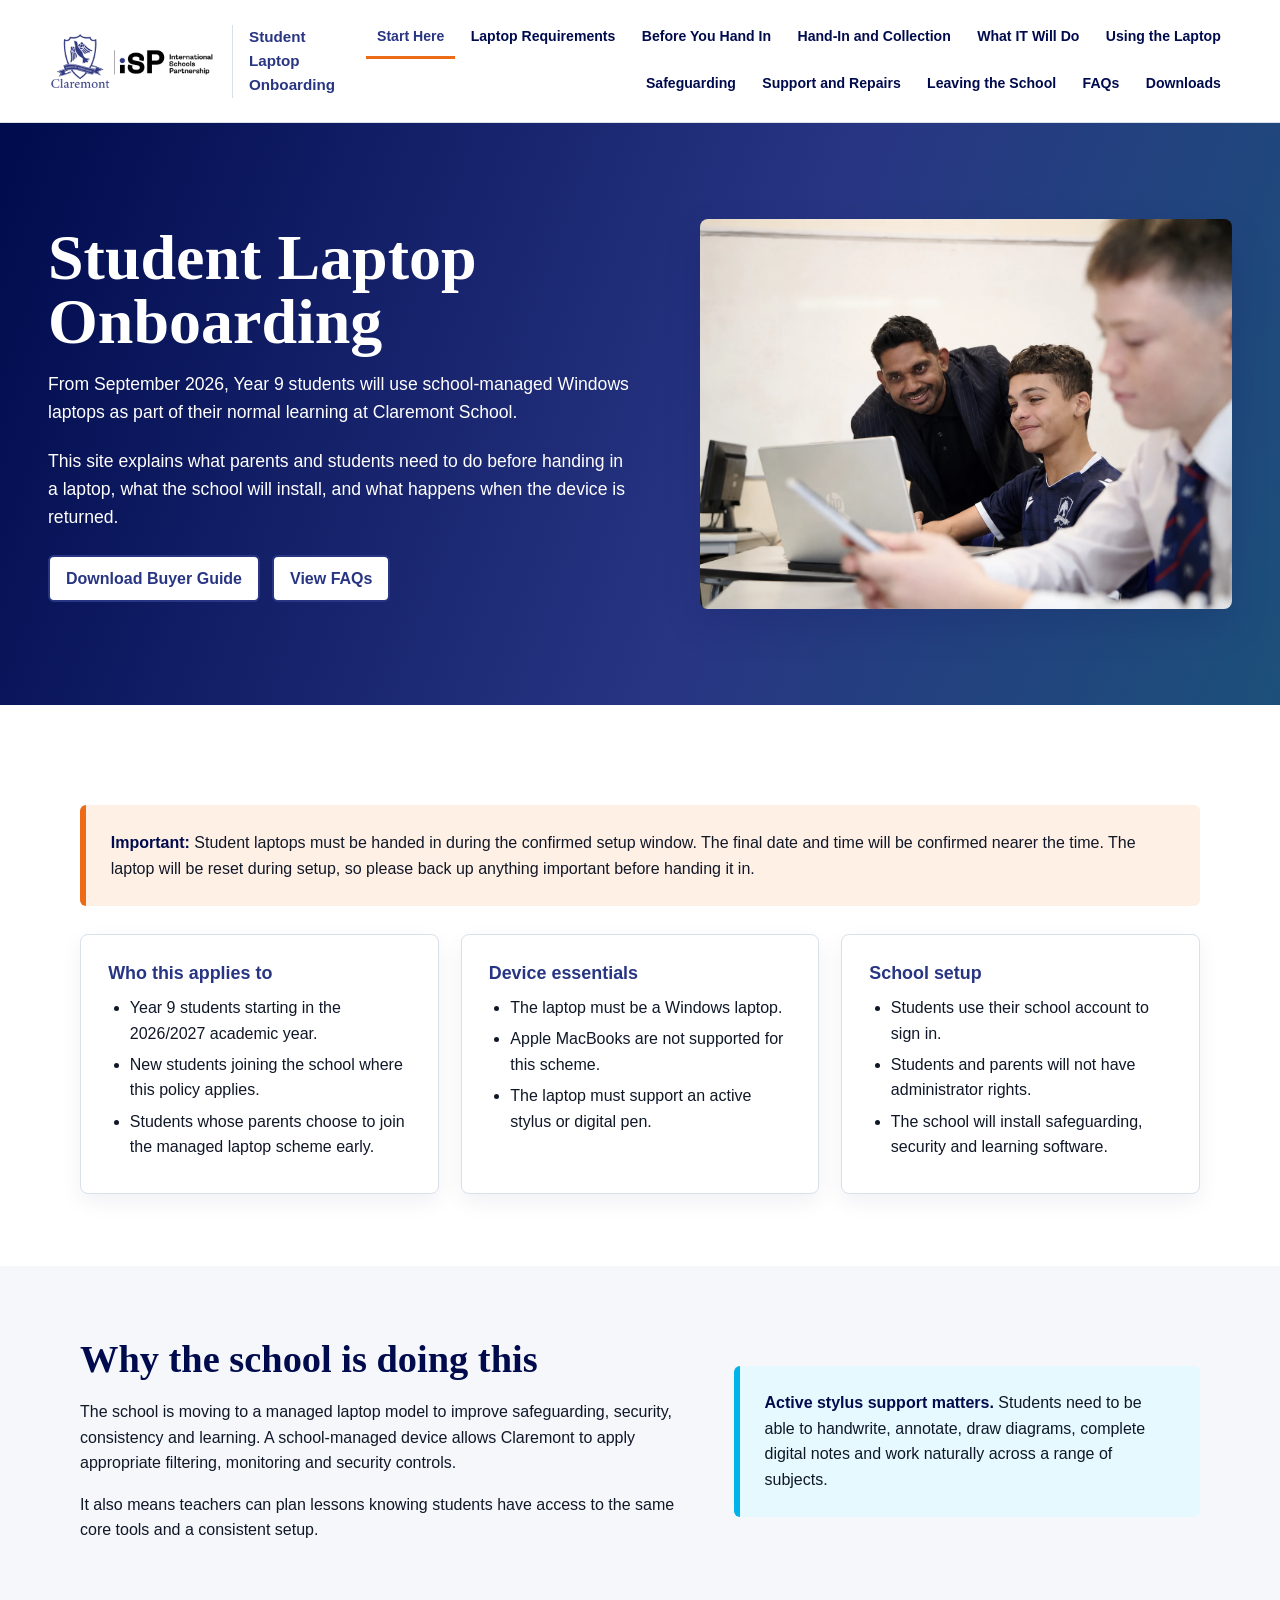
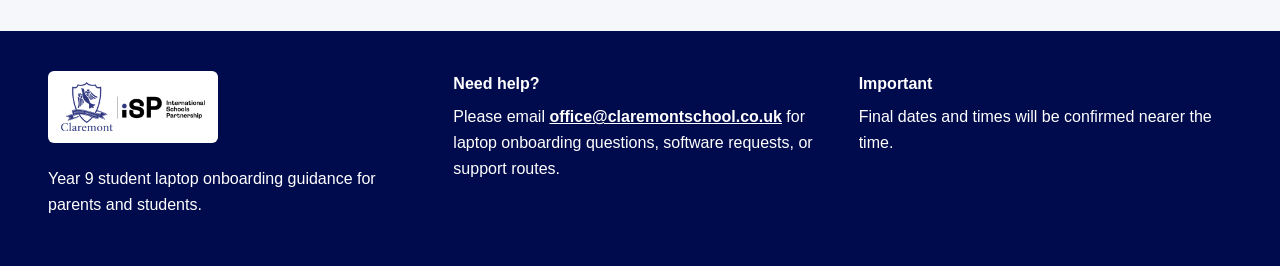
==== index.html @ efa193ef "Remove submission form references and add office email" ====
<!doctype html>
<html lang="en">
<head>
  <meta charset="utf-8">
  <meta name="viewport" content="width=device-width, initial-scale=1">
  <title>Student Laptop Onboarding | Claremont School</title>
  <meta name="description" content="Parent guidance for Year 9 student laptop onboarding at Claremont School.">
  <link rel="stylesheet" href="assets/css/styles.css">
  <link rel="icon" href="assets/img/claremont-logo.png">
</head>
<body data-page="index">
  <a class="skip-link" href="#main">Skip to content</a>
  <div id="site-header"></div>
  <main id="main">
    <section class="hero">
      <div>
        <h1>Student Laptop Onboarding</h1>
        <p>From September 2026, Year 9 students will use school-managed Windows laptops as part of their normal learning at Claremont School.</p>
        <p>This site explains what parents and students need to do before handing in a laptop, what the school will install, and what happens when the device is returned.</p>
        <div class="button-row">
          <a class="button secondary" href="assets/files/Digital Device Buyer Guide.pdf">Download Buyer Guide</a>
          <a class="button secondary" href="faqs.html">View FAQs</a>
        </div>
      </div>
      <div class="hero-media">
        <img src="assets/img/classroom-laptop.webp" alt="Claremont students using digital devices in class">
      </div>
    </section>

    <section class="section">
      <div class="container">
        <div class="callout">
          <p><strong>Important:</strong> Student laptops must be handed in during the confirmed setup window. The final date and time will be confirmed nearer the time. The laptop will be reset during setup, so please back up anything important before handing it in.</p>
        </div>
        <div class="grid">
          <article class="card">
            <h3>Who this applies to</h3>
            <ul>
              <li>Year 9 students starting in the 2026/2027 academic year.</li>
              <li>New students joining the school where this policy applies.</li>
              <li>Students whose parents choose to join the managed laptop scheme early.</li>
            </ul>
          </article>
          <article class="card">
            <h3>Device essentials</h3>
            <ul>
              <li>The laptop must be a Windows laptop.</li>
              <li>Apple MacBooks are not supported for this scheme.</li>
              <li>The laptop must support an active stylus or digital pen.</li>
            </ul>
          </article>
          <article class="card">
            <h3>School setup</h3>
            <ul>
              <li>Students use their school account to sign in.</li>
              <li>Students and parents will not have administrator rights.</li>
              <li>The school will install safeguarding, security and learning software.</li>
            </ul>
          </article>
        </div>
      </div>
    </section>

    <section class="section soft">
      <div class="container two-col">
        <div>
          <h2>Why the school is doing this</h2>
          <p>The school is moving to a managed laptop model to improve safeguarding, security, consistency and learning. A school-managed device allows Claremont to apply appropriate filtering, monitoring and security controls.</p>
          <p>It also means teachers can plan lessons knowing students have access to the same core tools and a consistent setup.</p>
        </div>
        <aside class="callout blue">
          <p><strong>Active stylus support matters.</strong> Students need to be able to handwrite, annotate, draw diagrams, complete digital notes and work naturally across a range of subjects.</p>
        </aside>
      </div>
    </section>
  </main>
  <div id="site-footer"></div>
  <script src="assets/js/site.js"></script>
</body>
</html>
---- assets/css/styles.css ----
:root {
  --navy: #000b4d;
  --school-blue: #283583;
  --sky: #00b3e8;
  --sky-soft: #e5f9ff;
  --orange: #ed6b17;
  --orange-soft: #fff0e6;
  --ink: #101828;
  --muted: #526071;
  --line: #d9e0ea;
  --paper: #ffffff;
  --soft: #f5f7fb;
  --shadow: 0 16px 40px rgba(0, 11, 77, 0.12);
}

* {
  box-sizing: border-box;
}

html {
  scroll-behavior: smooth;
}

body {
  margin: 0;
  color: var(--ink);
  background: var(--paper);
  font-family: Arial, Helvetica, sans-serif;
  line-height: 1.6;
}

img {
  max-width: 100%;
}

a {
  color: var(--school-blue);
}

a:focus-visible,
button:focus-visible {
  outline: 3px solid var(--orange);
  outline-offset: 3px;
}

.sr-only {
  position: absolute;
  width: 1px;
  height: 1px;
  padding: 0;
  margin: -1px;
  overflow: hidden;
  clip: rect(0, 0, 0, 0);
  white-space: nowrap;
  border: 0;
}

.skip-link {
  position: absolute;
  left: 1rem;
  top: -4rem;
  z-index: 10;
  background: var(--navy);
  color: #fff;
  padding: 0.75rem 1rem;
}

.skip-link:focus {
  top: 1rem;
}

.site-header {
  position: sticky;
  top: 0;
  z-index: 5;
  display: flex;
  align-items: center;
  justify-content: space-between;
  gap: 1.5rem;
  padding: 1rem clamp(1rem, 4vw, 3rem);
  background: rgba(255, 255, 255, 0.96);
  border-bottom: 1px solid var(--line);
  backdrop-filter: blur(10px);
}

.brand {
  display: inline-flex;
  align-items: center;
  gap: 1rem;
  text-decoration: none;
  color: var(--navy);
  font-weight: 700;
  letter-spacing: 0;
}

.brand img {
  width: 168px;
  height: auto;
  display: block;
}

.brand span {
  border-left: 1px solid var(--line);
  padding-left: 1rem;
  font-size: 0.95rem;
  color: var(--school-blue);
}

.site-nav {
  display: flex;
  align-items: center;
  justify-content: flex-end;
  gap: 0.25rem;
  flex-wrap: wrap;
}

.site-nav a {
  color: var(--navy);
  text-decoration: none;
  font-size: 0.88rem;
  font-weight: 700;
  padding: 0.55rem 0.7rem;
  border-bottom: 3px solid transparent;
}

.site-nav a:hover,
.site-nav a.active {
  color: var(--school-blue);
  border-bottom-color: var(--orange);
}

.nav-toggle {
  display: none;
  width: 44px;
  height: 44px;
  border: 1px solid var(--line);
  border-radius: 6px;
  background: #fff;
  color: var(--navy);
}

.nav-toggle span:not(.sr-only) {
  display: block;
  width: 20px;
  height: 2px;
  margin: 4px auto;
  background: currentColor;
}

.hero {
  display: grid;
  grid-template-columns: minmax(0, 1.05fr) minmax(300px, 0.95fr);
  gap: clamp(2rem, 5vw, 4rem);
  align-items: center;
  padding: clamp(3rem, 8vw, 6rem) clamp(1rem, 4vw, 3rem);
  background: linear-gradient(110deg, var(--navy) 0%, var(--school-blue) 58%, #1c507a 100%);
  color: #fff;
}

.hero h1,
.page-hero h1 {
  margin: 0 0 1rem;
  font-family: Georgia, "Times New Roman", serif;
  font-size: clamp(2.35rem, 5vw, 4.7rem);
  line-height: 1;
  font-weight: 700;
  letter-spacing: 0;
}

.hero p,
.page-hero p {
  max-width: 760px;
  margin: 0 0 1.25rem;
  font-size: 1.1rem;
}

.hero-media {
  position: relative;
  overflow: hidden;
  min-height: 390px;
  border-radius: 8px;
  box-shadow: var(--shadow);
}

.hero-media img {
  width: 100%;
  height: 100%;
  min-height: 390px;
  object-fit: cover;
  display: block;
}

.page-hero {
  padding: clamp(3rem, 7vw, 5rem) clamp(1rem, 4vw, 3rem);
  background: var(--navy);
  color: #fff;
}

.container {
  width: min(1120px, calc(100% - 2rem));
  margin: 0 auto;
}

.section {
  padding: clamp(2.5rem, 6vw, 4.5rem) 0;
}

.section.soft {
  background: var(--soft);
}

.grid {
  display: grid;
  grid-template-columns: repeat(3, minmax(0, 1fr));
  gap: clamp(1rem, 2vw, 1.35rem);
}

.two-col {
  display: grid;
  grid-template-columns: minmax(0, 1fr) minmax(280px, 0.75fr);
  gap: 2rem;
  align-items: start;
}

h2 {
  margin: 0 0 1.2rem;
  color: var(--navy);
  font-family: Georgia, "Times New Roman", serif;
  font-size: clamp(1.8rem, 3vw, 2.6rem);
  line-height: 1.1;
  letter-spacing: 0;
}

h3 {
  margin: 1.65rem 0 0.65rem;
  color: var(--school-blue);
  font-size: 1.12rem;
  line-height: 1.25;
}

p + h2,
ul + h2,
ol + h2,
.grid + h2,
.timeline + h2,
.requirements-table + h2,
.callout + h2,
.download-list + h2 {
  margin-top: clamp(2.25rem, 5vw, 3.5rem);
}

p + h3,
ul + h3,
ol + h3,
.callout + h3 {
  margin-top: 1.9rem;
}

p {
  margin: 0 0 1rem;
}

ul,
ol {
  margin: 0 0 1.25rem;
  padding-left: 1.35rem;
}

li {
  margin: 0.35rem 0;
}

.lead {
  max-width: 780px;
  color: var(--muted);
  font-size: 1.08rem;
  margin-bottom: 1.5rem;
}

.button-row {
  display: flex;
  gap: 0.75rem;
  flex-wrap: wrap;
  margin-top: 1.5rem;
}

.button {
  display: inline-flex;
  align-items: center;
  justify-content: center;
  min-height: 44px;
  padding: 0.75rem 1rem;
  border: 2px solid var(--school-blue);
  border-radius: 6px;
  background: var(--school-blue);
  color: #fff;
  text-decoration: none;
  font-weight: 700;
  line-height: 1.2;
}

.button:hover {
  background: var(--navy);
  border-color: var(--navy);
}

.button.secondary {
  background: #fff;
  color: var(--school-blue);
}

.button.secondary:hover {
  color: var(--navy);
  border-color: var(--navy);
}

.button.light {
  background: #fff;
  color: var(--navy);
  border-color: #fff;
}

.card {
  padding: clamp(1.35rem, 2.2vw, 1.7rem);
  border: 1px solid var(--line);
  border-radius: 8px;
  background: #fff;
  box-shadow: 0 8px 22px rgba(0, 11, 77, 0.06);
}

.card h3:first-child {
  margin-top: 0;
}

.card p:last-child,
.card ul:last-child,
.card ol:last-child,
.step p:last-child,
.download-item p:last-child {
  margin-bottom: 0;
}

.callout {
  margin: 1.75rem 0;
  padding: clamp(1.25rem, 2vw, 1.55rem);
  border-left: 6px solid var(--orange);
  border-radius: 6px;
  background: var(--orange-soft);
}

.callout p:last-child {
  margin-bottom: 0;
}

.callout.blue {
  border-left-color: var(--sky);
  background: var(--sky-soft);
}

.callout strong {
  color: var(--navy);
}

.timeline {
  display: grid;
  gap: clamp(1rem, 2vw, 1.35rem);
  counter-reset: step;
}

.step {
  position: relative;
  padding: clamp(1.3rem, 2vw, 1.65rem) clamp(1.3rem, 2vw, 1.65rem) clamp(1.3rem, 2vw, 1.65rem) 4.25rem;
  border: 1px solid var(--line);
  border-radius: 8px;
  background: #fff;
}

.step::before {
  counter-increment: step;
  content: counter(step);
  position: absolute;
  left: 1.15rem;
  top: 1.15rem;
  display: grid;
  place-items: center;
  width: 34px;
  height: 34px;
  border-radius: 50%;
  background: var(--school-blue);
  color: #fff;
  font-weight: 700;
}

.requirements-table {
  width: 100%;
  border-collapse: collapse;
  margin: 1.75rem 0;
  background: #fff;
  border: 1px solid var(--line);
}

.requirements-table th,
.requirements-table td {
  padding: 0.9rem;
  border-bottom: 1px solid var(--line);
  text-align: left;
  vertical-align: top;
}

.requirements-table th {
  background: var(--navy);
  color: #fff;
}

.requirements-table tr:last-child td {
  border-bottom: 0;
}

.faq-list details {
  border-bottom: 1px solid var(--line);
  padding: 1.2rem 0;
}

.faq-list summary {
  cursor: pointer;
  color: var(--navy);
  font-weight: 700;
}

.download-list {
  display: grid;
  gap: clamp(1rem, 2vw, 1.35rem);
}

.download-item {
  display: flex;
  justify-content: space-between;
  gap: 1rem;
  align-items: center;
  padding: clamp(1.35rem, 2.2vw, 1.7rem);
  border: 1px solid var(--line);
  border-radius: 8px;
  background: #fff;
}

.site-footer {
  display: grid;
  grid-template-columns: 1fr 1fr 1fr;
  gap: 2rem;
  padding: 2.5rem clamp(1rem, 4vw, 3rem);
  background: var(--navy);
  color: #fff;
}

.site-footer img {
  width: 170px;
  margin-bottom: 1rem;
}

.site-footer .footer-logo {
  padding: 0.6rem;
  border-radius: 6px;
  background: #fff;
}

.site-footer p {
  margin-bottom: 0.5rem;
}

.site-footer a {
  color: #fff;
  font-weight: 700;
}

@media (max-width: 1120px) {
  .site-header {
    align-items: flex-start;
  }

  .brand span {
    display: none;
  }

  .nav-toggle {
    display: block;
    flex: 0 0 auto;
  }

  .site-nav {
    display: none;
    position: absolute;
    left: 0;
    right: 0;
    top: 100%;
    padding: 0.5rem 1rem 1rem;
    background: #fff;
    border-bottom: 1px solid var(--line);
    box-shadow: var(--shadow);
  }

  .site-nav.open {
    display: grid;
    grid-template-columns: repeat(2, minmax(0, 1fr));
  }
}

@media (max-width: 780px) {
  .hero,
  .two-col,
  .site-footer {
    grid-template-columns: 1fr;
  }

  .hero-media {
    min-height: 260px;
  }

  .hero-media img {
    min-height: 260px;
  }

  .grid {
    grid-template-columns: 1fr;
  }

  .download-item {
    align-items: flex-start;
    flex-direction: column;
  }

  .site-nav.open {
    grid-template-columns: 1fr;
  }
}
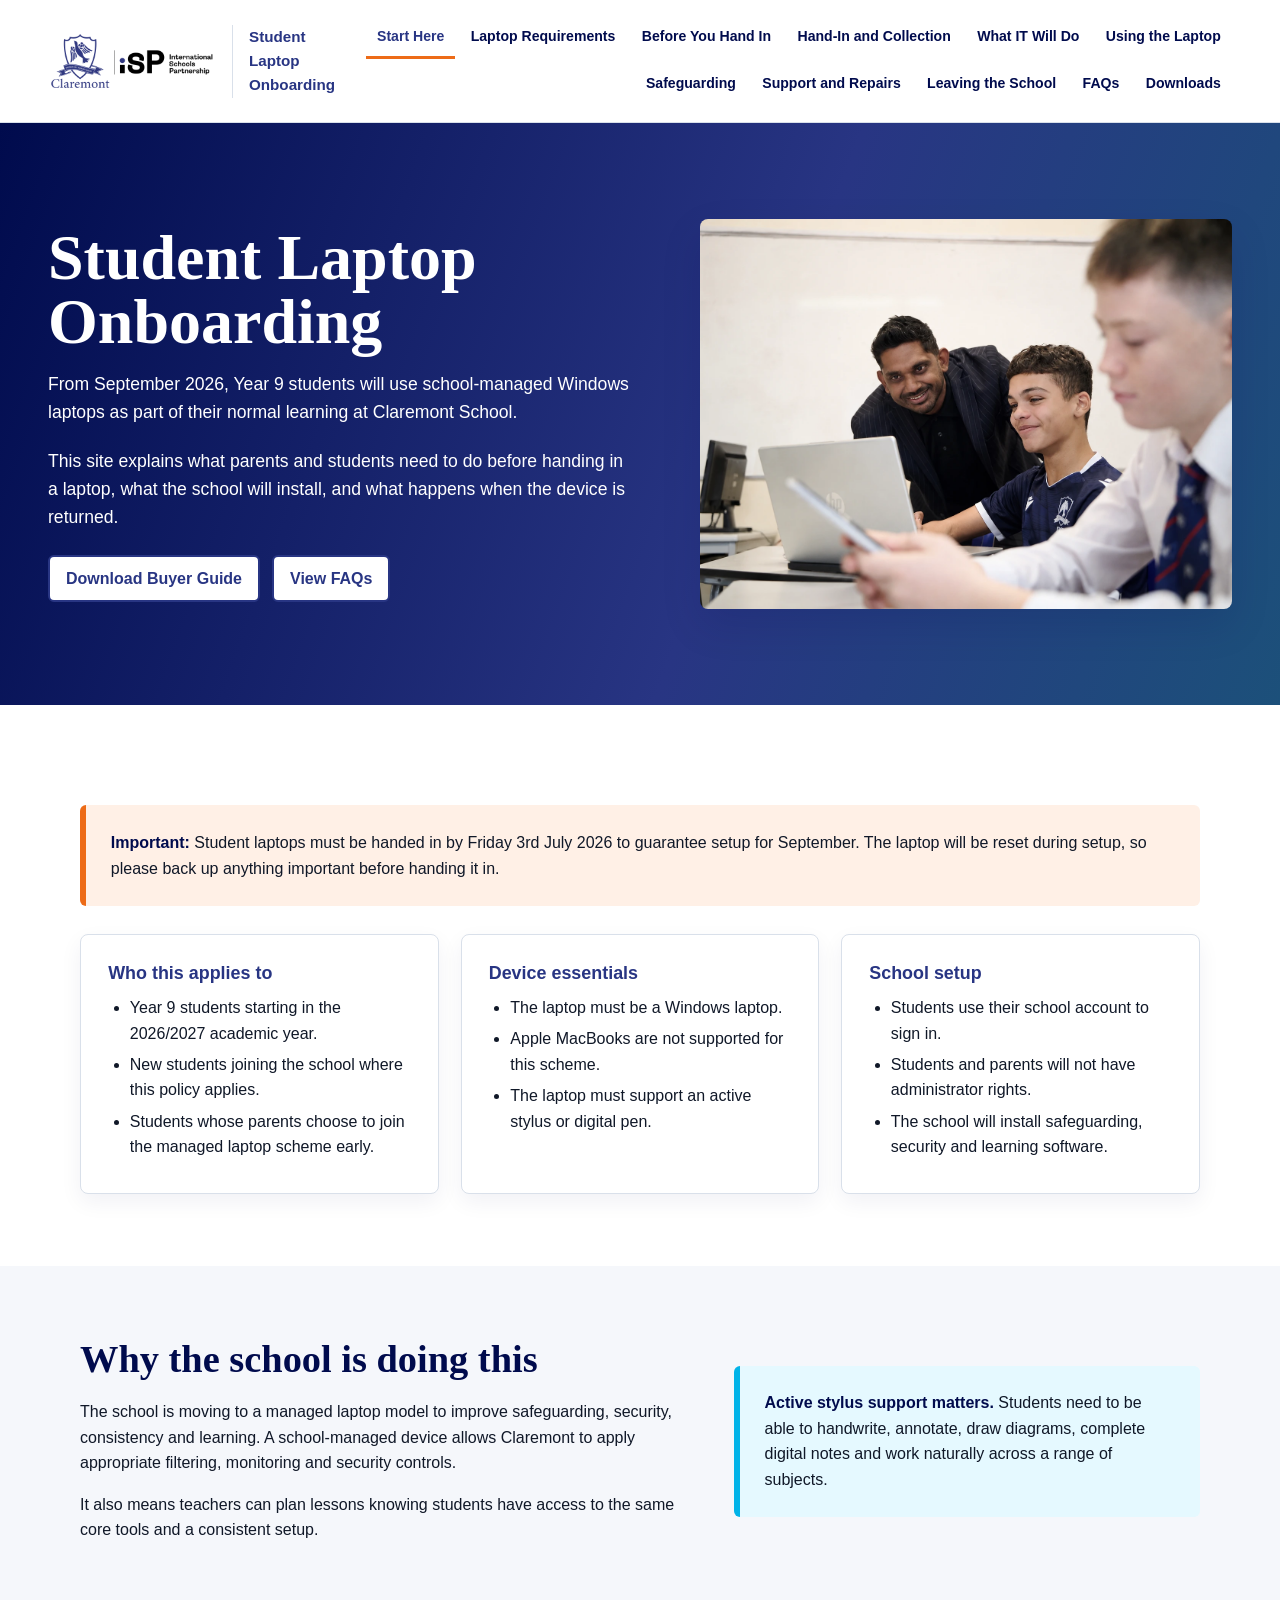
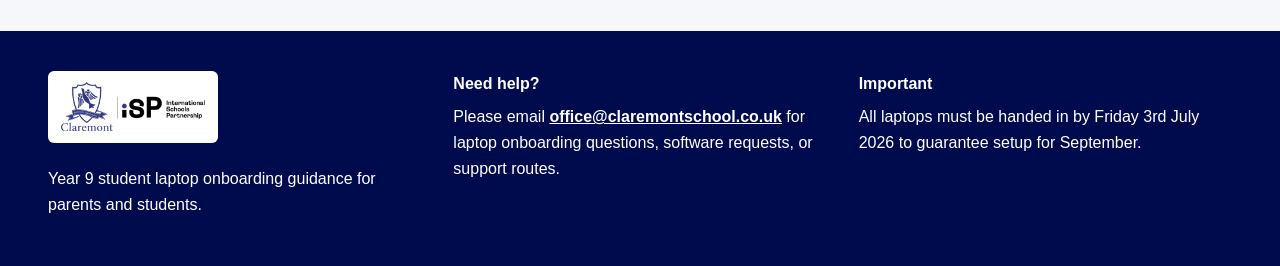
==== commit 03ab43f4: "Confirm laptop hand-in deadline" ====
--- a/index.html
+++ b/index.html
@@ -30,7 +30,7 @@
     <section class="section">
       <div class="container">
         <div class="callout">
-          <p><strong>Important:</strong> Student laptops must be handed in during the confirmed setup window. The final date and time will be confirmed nearer the time. The laptop will be reset during setup, so please back up anything important before handing it in.</p>
+          <p><strong>Important:</strong> Student laptops must be handed in by Friday 3rd July 2026 to guarantee setup for September. The laptop will be reset during setup, so please back up anything important before handing it in.</p>
         </div>
         <div class="grid">
           <article class="card">
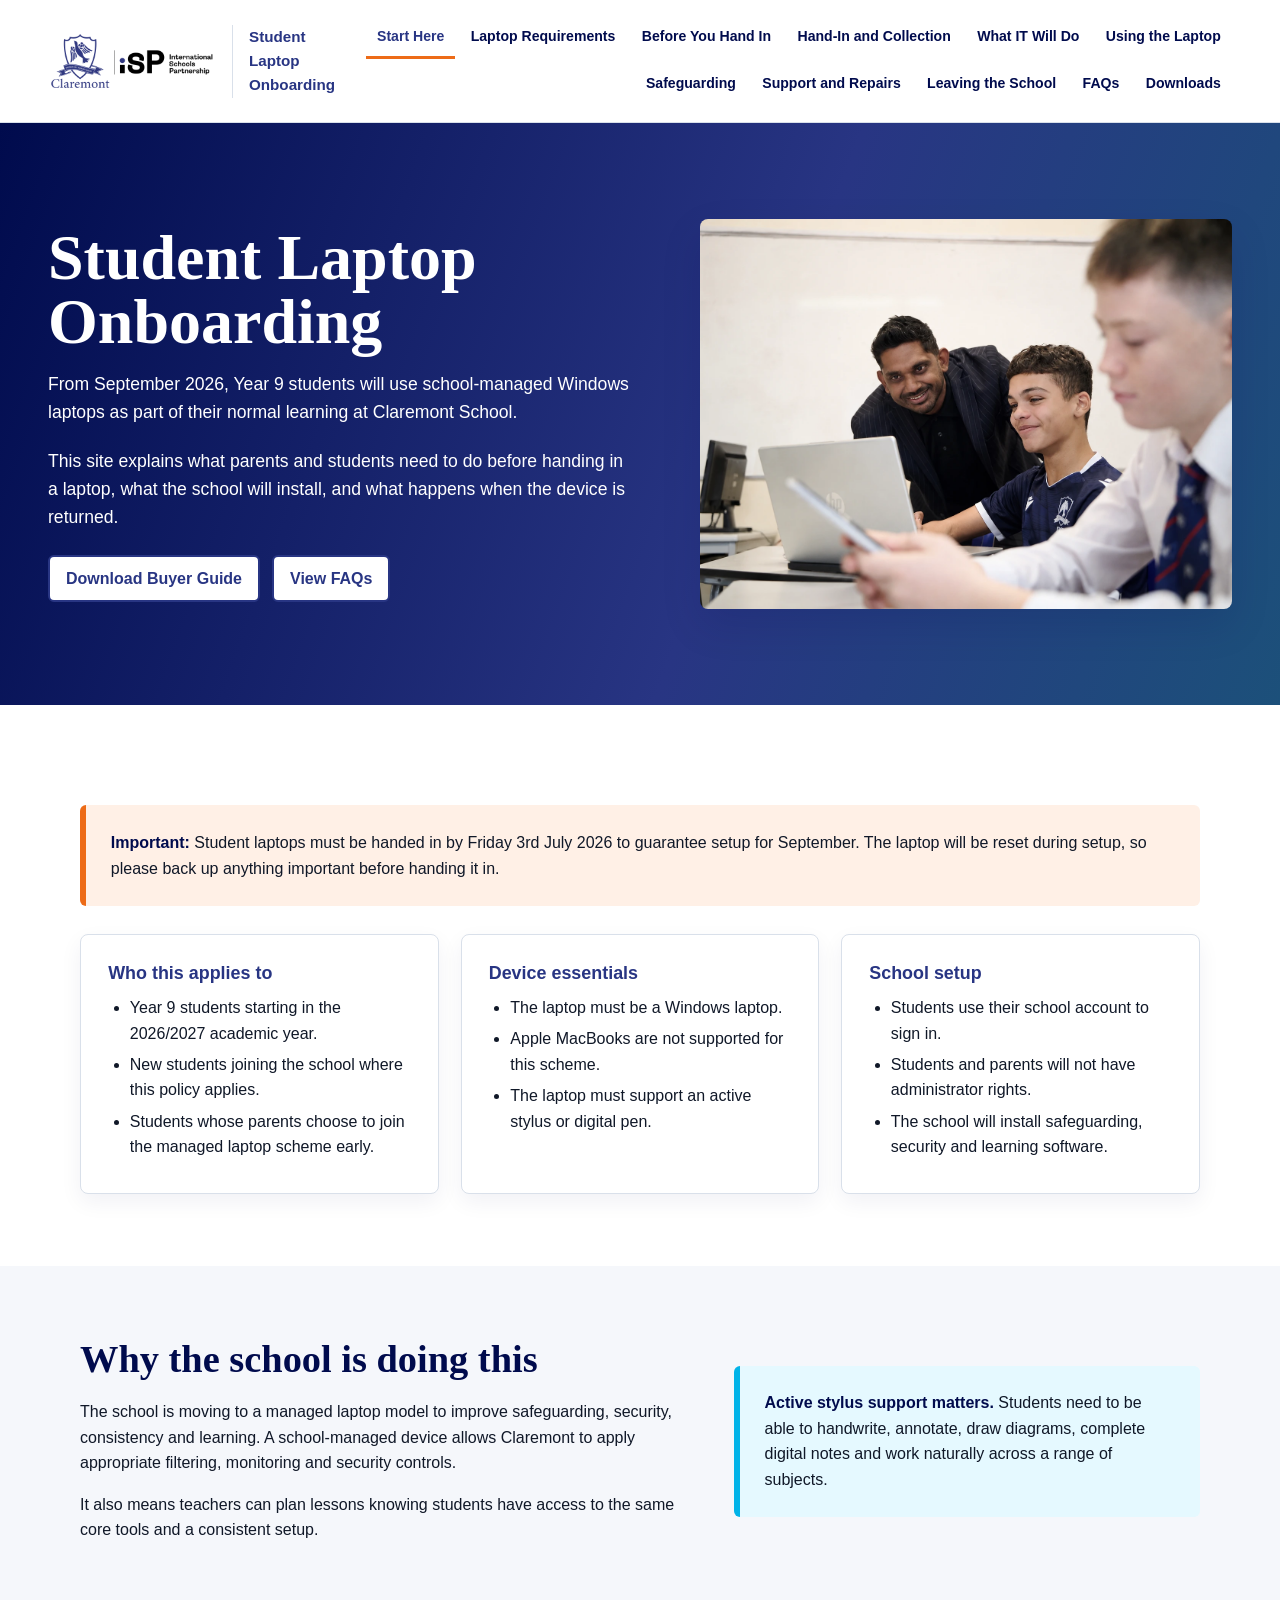
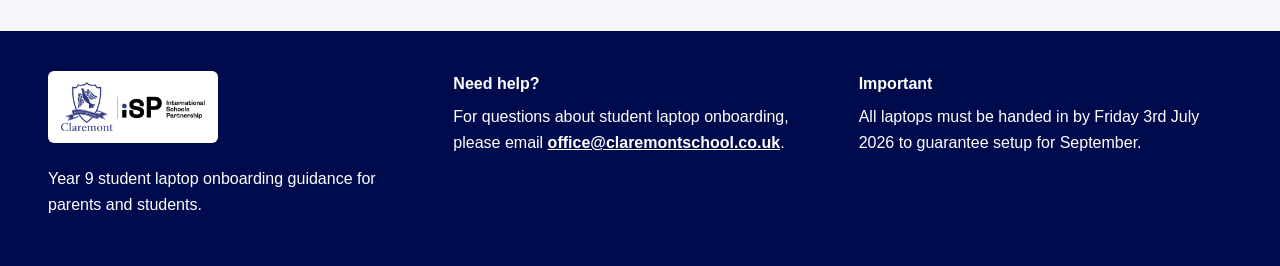
==== commit f99d0b74: "Add favicon assets" ====
--- a/index.html
+++ b/index.html
@@ -6,7 +6,9 @@
   <title>Student Laptop Onboarding | Claremont School</title>
   <meta name="description" content="Parent guidance for Year 9 student laptop onboarding at Claremont School.">
   <link rel="stylesheet" href="assets/css/styles.css">
-  <link rel="icon" href="assets/img/claremont-logo.png">
+    <link rel="icon" href="/favicon.ico" sizes="any">
+  <link rel="icon" type="image/png" sizes="32x32" href="assets/img/favicon-32.png">
+  <link rel="apple-touch-icon" sizes="180x180" href="assets/img/favicon-180.png">
 </head>
 <body data-page="index">
   <a class="skip-link" href="#main">Skip to content</a>
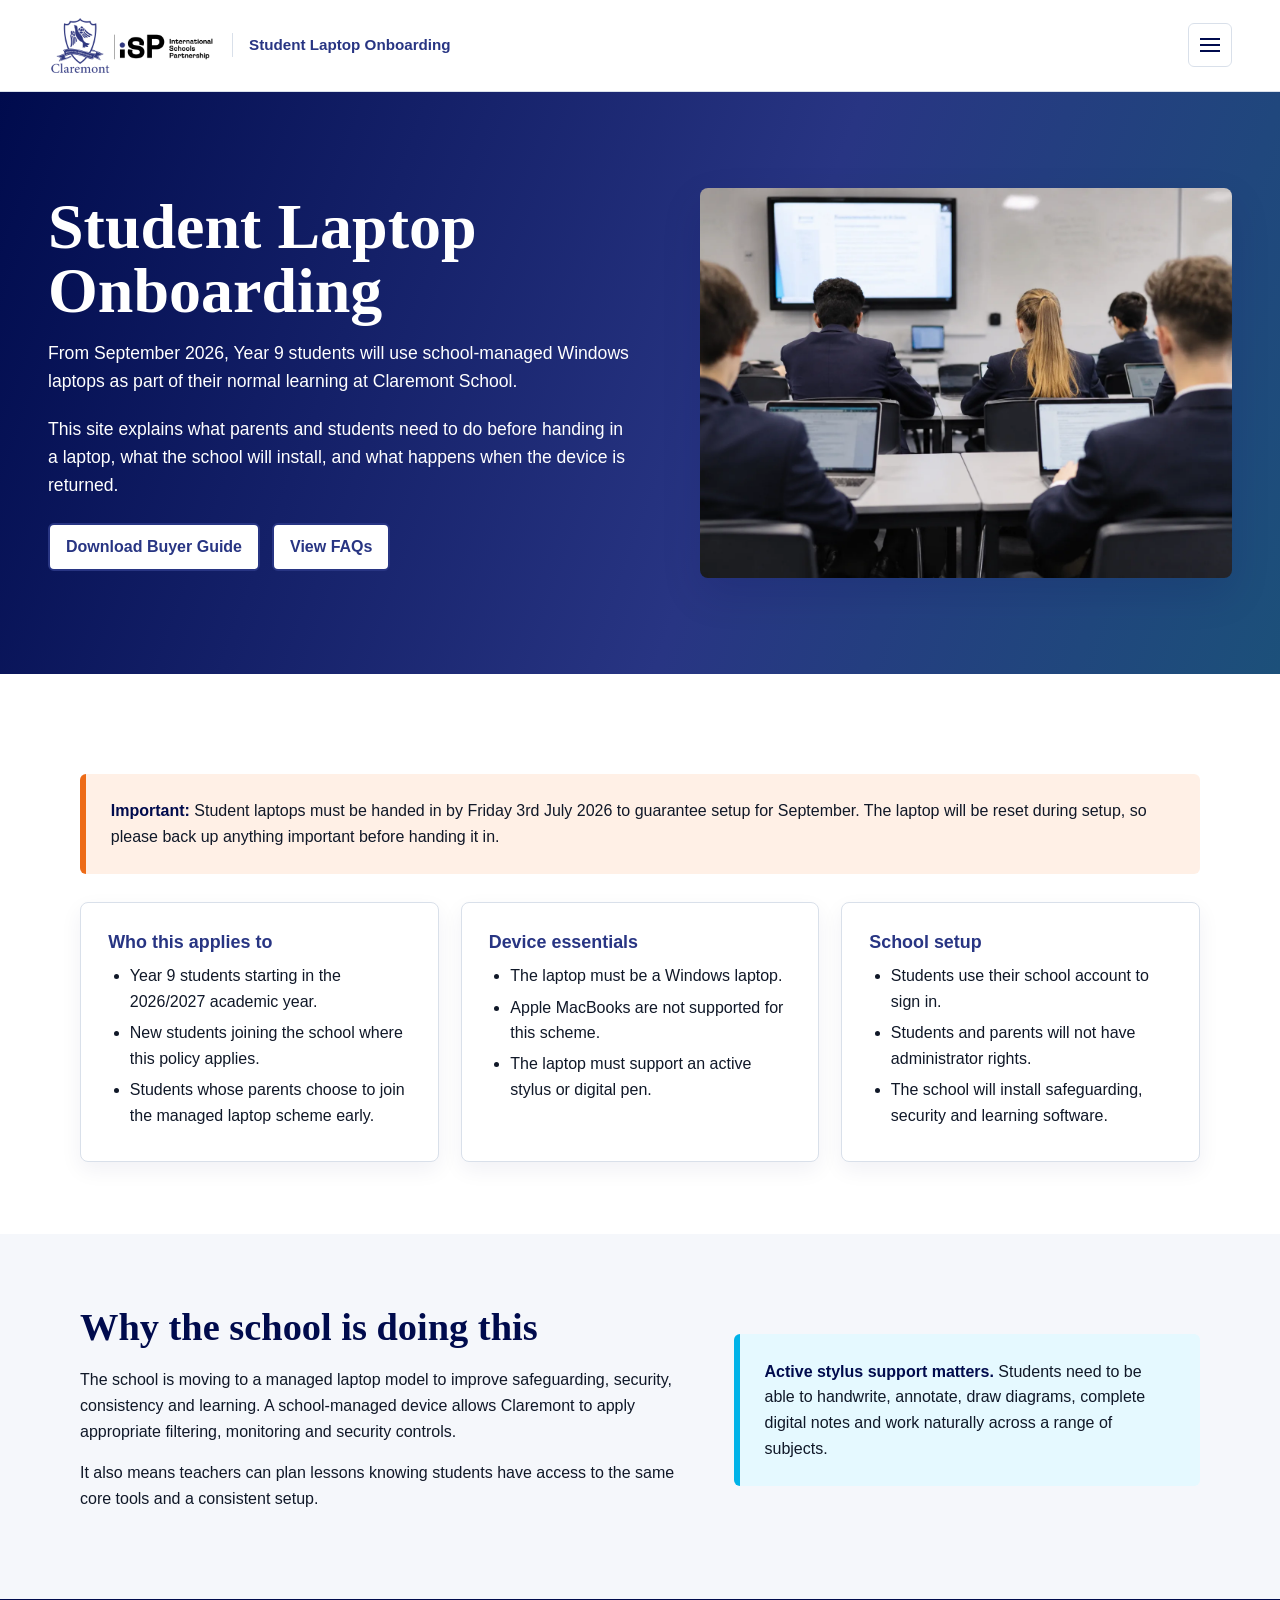
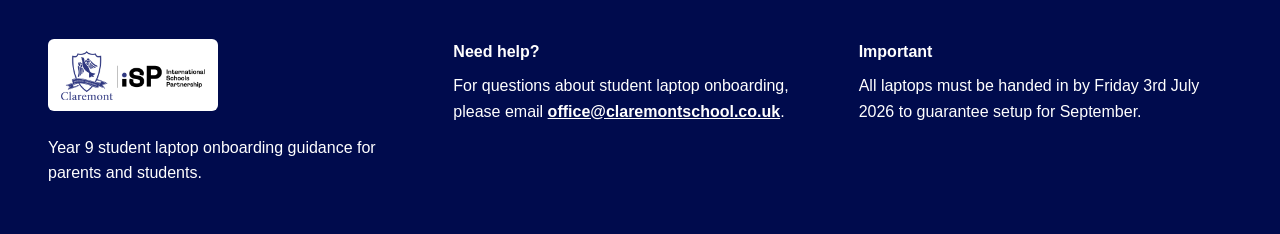
==== commit 385275f5: "Try alternate classroom hero image" ====
--- a/index.html
+++ b/index.html
@@ -25,7 +25,7 @@
         </div>
       </div>
       <div class="hero-media">
-        <img src="assets/img/classroom-laptop.webp" alt="Claremont students using digital devices in class">
+        <img src="assets/img/classroom-laptops-wide.webp" alt="Claremont students using laptops in class">
       </div>
     </section>
 
--- a/assets/css/styles.css
+++ b/assets/css/styles.css
@@ -111,7 +111,7 @@
   align-items: center;
   justify-content: flex-end;
   gap: 0.25rem;
-  flex-wrap: wrap;
+  flex-wrap: nowrap;
 }
 
 .site-nav a {
@@ -194,6 +194,13 @@
   padding: clamp(3rem, 7vw, 5rem) clamp(1rem, 4vw, 3rem);
   background: var(--navy);
   color: #fff;
+}
+
+.page-hero a {
+  color: #fff;
+  font-weight: 700;
+  text-decoration-thickness: 2px;
+  text-underline-offset: 0.18em;
 }
 
 .container {
@@ -472,13 +479,9 @@
   font-weight: 700;
 }
 
-@media (max-width: 1120px) {
+@media (max-width: 1500px) {
   .site-header {
-    align-items: flex-start;
-  }
-
-  .brand span {
-    display: none;
+    align-items: center;
   }
 
   .nav-toggle {
@@ -500,7 +503,14 @@
 
   .site-nav.open {
     display: grid;
-    grid-template-columns: repeat(2, minmax(0, 1fr));
+    grid-template-columns: repeat(3, minmax(0, 1fr));
+    gap: 0.1rem 0.75rem;
+  }
+}
+
+@media (max-width: 1120px) {
+  .brand span {
+    display: none;
   }
 }
 
@@ -531,4 +541,59 @@
   .site-nav.open {
     grid-template-columns: 1fr;
   }
-}
+
+  .requirements-table,
+  .requirements-table thead,
+  .requirements-table tbody,
+  .requirements-table tr,
+  .requirements-table th,
+  .requirements-table td {
+    display: block;
+  }
+
+  .requirements-table {
+    border: 0;
+    background: transparent;
+  }
+
+  .requirements-table thead {
+    position: absolute;
+    width: 1px;
+    height: 1px;
+    overflow: hidden;
+    clip: rect(0, 0, 0, 0);
+    white-space: nowrap;
+  }
+
+  .requirements-table tbody {
+    display: grid;
+    gap: 0.9rem;
+  }
+
+  .requirements-table tr {
+    border: 1px solid var(--line);
+    border-radius: 8px;
+    background: #fff;
+    overflow: hidden;
+  }
+
+  .requirements-table td {
+    padding: 0.75rem 0.95rem 0.85rem;
+    border-bottom: 1px solid var(--line);
+    overflow-wrap: anywhere;
+  }
+
+  .requirements-table td::before {
+    content: attr(data-label);
+    display: block;
+    margin-bottom: 0.15rem;
+    color: var(--school-blue);
+    font-size: 0.78rem;
+    font-weight: 700;
+    text-transform: uppercase;
+  }
+
+  .requirements-table td:last-child {
+    border-bottom: 0;
+  }
+}
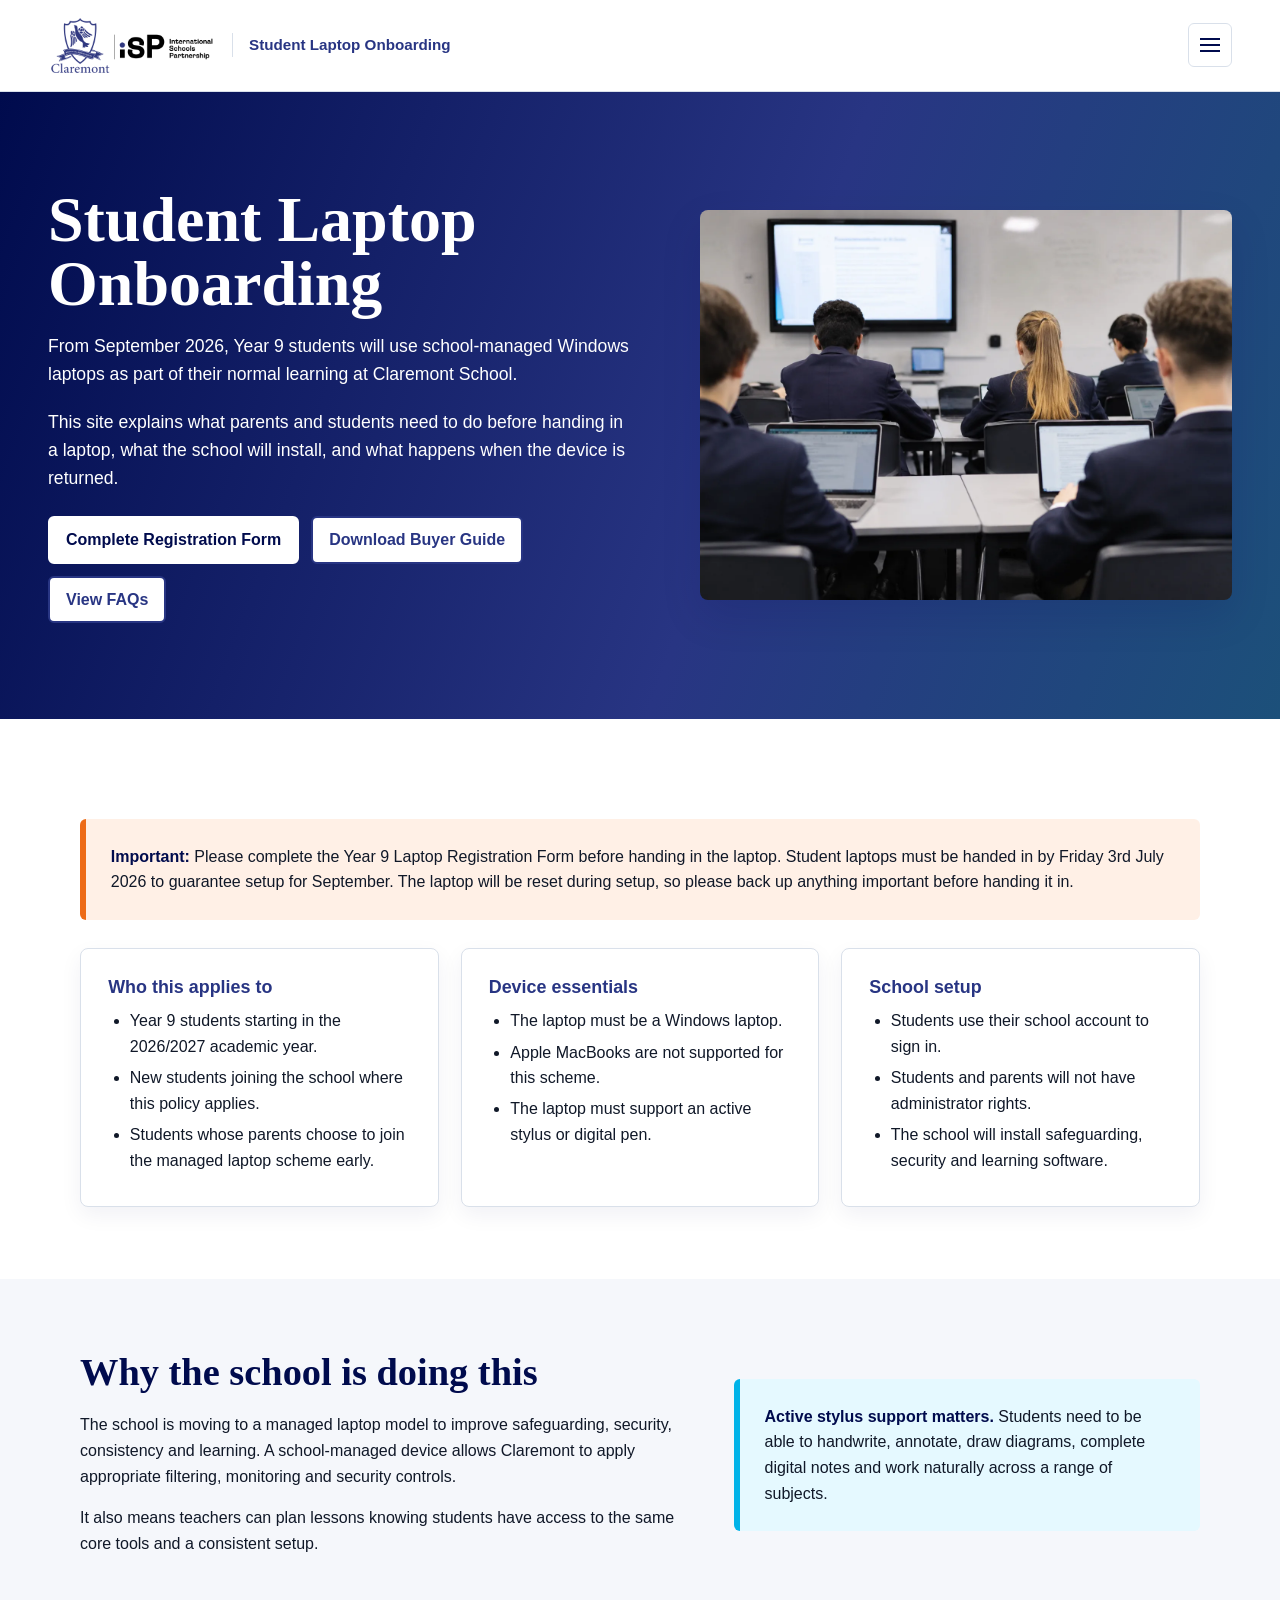
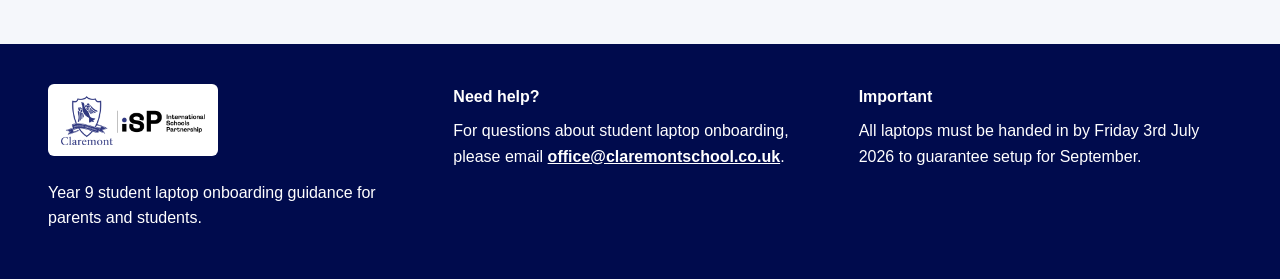
==== commit c14c9681: "Add laptop registration form journey" ====
--- a/index.html
+++ b/index.html
@@ -20,6 +20,7 @@
         <p>From September 2026, Year 9 students will use school-managed Windows laptops as part of their normal learning at Claremont School.</p>
         <p>This site explains what parents and students need to do before handing in a laptop, what the school will install, and what happens when the device is returned.</p>
         <div class="button-row">
+          <a class="button light" href="https://forms.gle/UaDsHBA8c6eCpv7M9" target="_blank" rel="noopener" aria-label="Complete the Year 9 Laptop Registration Form in a new tab">Complete Registration Form</a>
           <a class="button secondary" href="assets/files/Digital Device Buyer Guide.pdf">Download Buyer Guide</a>
           <a class="button secondary" href="faqs.html">View FAQs</a>
         </div>
@@ -32,7 +33,7 @@
     <section class="section">
       <div class="container">
         <div class="callout">
-          <p><strong>Important:</strong> Student laptops must be handed in by Friday 3rd July 2026 to guarantee setup for September. The laptop will be reset during setup, so please back up anything important before handing it in.</p>
+          <p><strong>Important:</strong> Please complete the Year 9 Laptop Registration Form before handing in the laptop. Student laptops must be handed in by Friday 3rd July 2026 to guarantee setup for September. The laptop will be reset during setup, so please back up anything important before handing it in.</p>
         </div>
         <div class="grid">
           <article class="card">
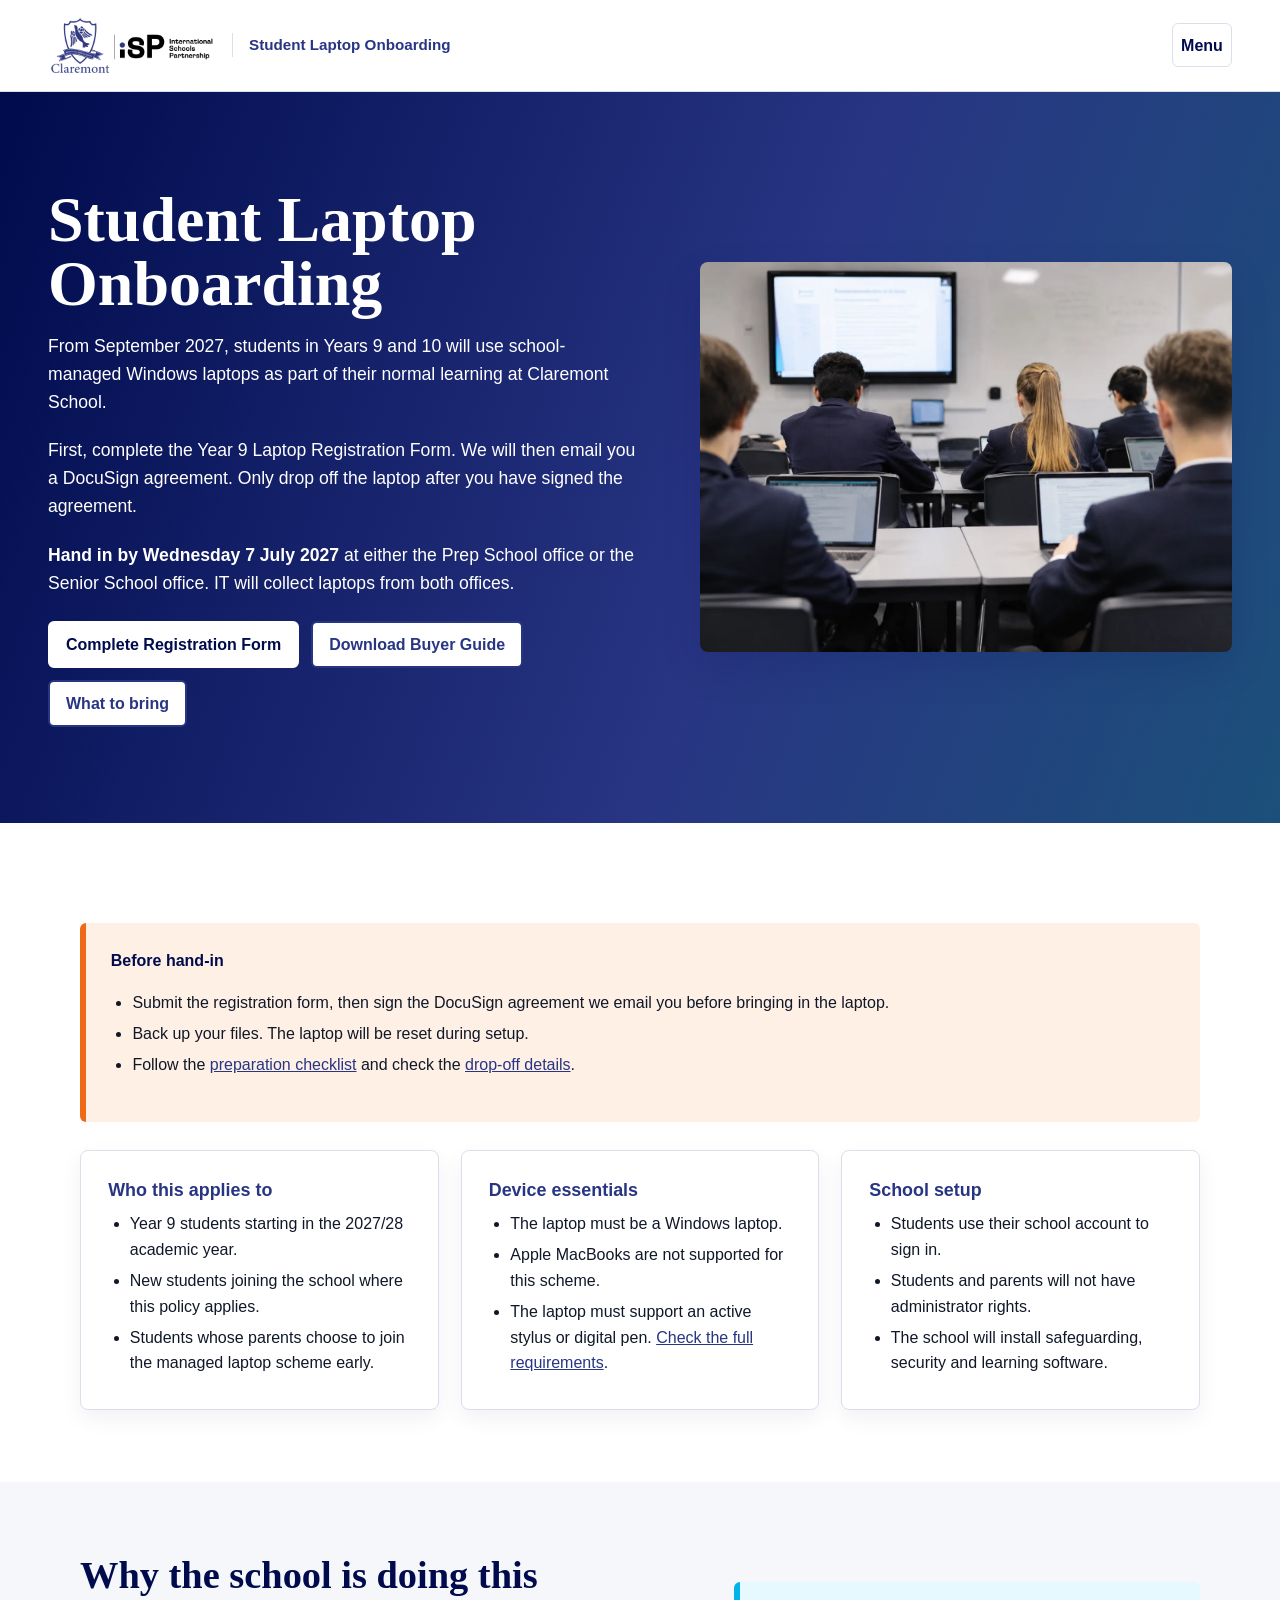
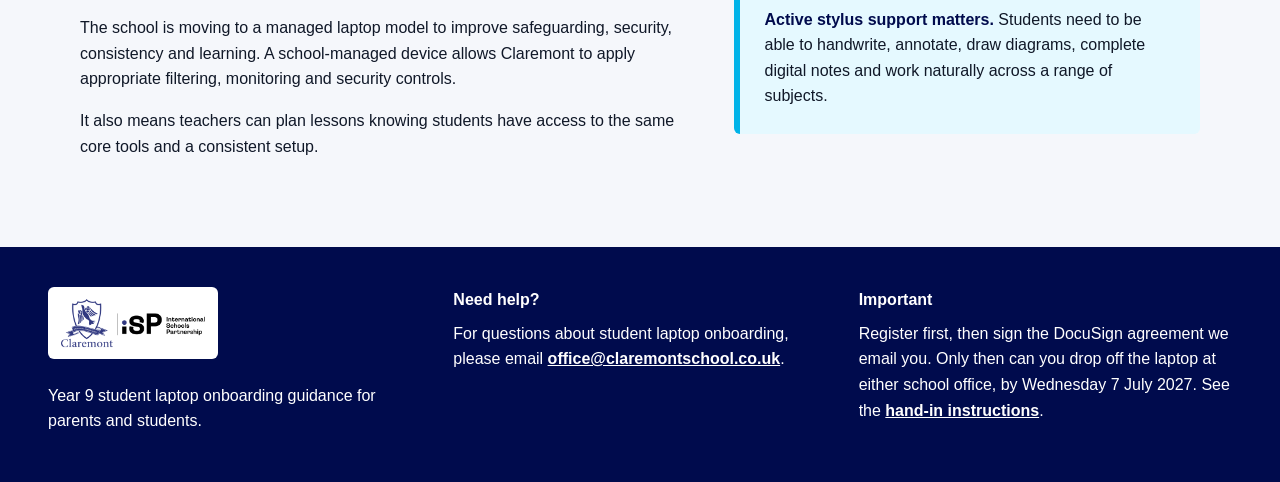
==== commit 3fa1066c: "Update September 2027 laptop onboarding and parent PDFs" ====
--- a/index.html
+++ b/index.html
@@ -17,12 +17,13 @@
     <section class="hero">
       <div>
         <h1>Student Laptop Onboarding</h1>
-        <p>From September 2026, Year 9 students will use school-managed Windows laptops as part of their normal learning at Claremont School.</p>
-        <p>This site explains what parents and students need to do before handing in a laptop, what the school will install, and what happens when the device is returned.</p>
+        <p>From September 2027, students in Years 9 and 10 will use school-managed Windows laptops as part of their normal learning at Claremont School.</p>
+        <p>First, complete the Year 9 Laptop Registration Form. We will then email you a DocuSign agreement. Only drop off the laptop after you have signed the agreement.</p>
+        <p><strong>Hand in by Wednesday 7 July 2027</strong> at either the Prep School office or the Senior School office. IT will collect laptops from both offices.</p>
         <div class="button-row">
           <a class="button light" href="https://forms.gle/UaDsHBA8c6eCpv7M9" target="_blank" rel="noopener" aria-label="Complete the Year 9 Laptop Registration Form in a new tab">Complete Registration Form</a>
           <a class="button secondary" href="assets/files/Digital Device Buyer Guide.pdf">Download Buyer Guide</a>
-          <a class="button secondary" href="faqs.html">View FAQs</a>
+          <a class="button secondary" href="before-hand-in.html">What to bring</a>
         </div>
       </div>
       <div class="hero-media">
@@ -33,27 +34,28 @@
     <section class="section">
       <div class="container">
         <div class="callout">
-          <p><strong>Important:</strong> Please complete the Year 9 Laptop Registration Form before handing in the laptop. Student laptops must be handed in by Friday 3rd July 2026 to guarantee setup for September. The laptop will be reset during setup, so please back up anything important before handing it in.</p>
+          <p><strong>Before hand-in</strong></p>
+          <ul><li>Submit the registration form, then sign the DocuSign agreement we email you before bringing in the laptop.</li><li>Back up your files. The laptop will be reset during setup.</li><li>Follow the <a href="before-hand-in.html">preparation checklist</a> and check the <a href="hand-in-collection.html">drop-off details</a>.</li></ul>
         </div>
         <div class="grid">
           <article class="card">
-            <h3>Who this applies to</h3>
+            <h2 class="card-heading">Who this applies to</h2>
             <ul>
-              <li>Year 9 students starting in the 2026/2027 academic year.</li>
+              <li>Year 9 students starting in the 2027/28 academic year.</li>
               <li>New students joining the school where this policy applies.</li>
               <li>Students whose parents choose to join the managed laptop scheme early.</li>
             </ul>
           </article>
           <article class="card">
-            <h3>Device essentials</h3>
+            <h2 class="card-heading">Device essentials</h2>
             <ul>
               <li>The laptop must be a Windows laptop.</li>
               <li>Apple MacBooks are not supported for this scheme.</li>
-              <li>The laptop must support an active stylus or digital pen.</li>
+              <li>The laptop must support an active stylus or digital pen. <a href="requirements.html">Check the full requirements</a>.</li>
             </ul>
           </article>
           <article class="card">
-            <h3>School setup</h3>
+            <h2 class="card-heading">School setup</h2>
             <ul>
               <li>Students use their school account to sign in.</li>
               <li>Students and parents will not have administrator rights.</li>
@@ -79,5 +81,6 @@
   </main>
   <div id="site-footer"></div>
   <script src="assets/js/site.js"></script>
+  <!-- Cloudflare Web Analytics --><script defer src="https://static.cloudflareinsights.com/beacon.min.js" data-cf-beacon='{"token": "9001152f644d4d7d98a3fd15e24efbdc"}'></script><!-- End Cloudflare Web Analytics -->
 </body>
 </html>
--- a/assets/css/styles.css
+++ b/assets/css/styles.css
@@ -131,20 +131,14 @@
 
 .nav-toggle {
   display: none;
-  width: 44px;
+  min-width: 60px;
+  font: inherit;
+  font-weight: bold;
   height: 44px;
   border: 1px solid var(--line);
   border-radius: 6px;
   background: #fff;
   color: var(--navy);
-}
-
-.nav-toggle span:not(.sr-only) {
-  display: block;
-  width: 20px;
-  height: 2px;
-  margin: 4px auto;
-  background: currentColor;
 }
 
 .hero {
@@ -238,7 +232,9 @@
   letter-spacing: 0;
 }
 
-h3 {
+h3,
+.card-heading {
+  font-family: inherit;
   margin: 1.65rem 0 0.65rem;
   color: var(--school-blue);
   font-size: 1.12rem;
@@ -335,7 +331,8 @@
   box-shadow: 0 8px 22px rgba(0, 11, 77, 0.06);
 }
 
-.card h3:first-child {
+.card h3:first-child,
+.card-heading:first-child {
   margin-top: 0;
 }
 
@@ -495,6 +492,10 @@
     left: 0;
     right: 0;
     top: 100%;
+    max-height: calc(100vh - 100%);
+    max-height: calc(100dvh - 100%);
+    overflow-y: auto;
+    overscroll-behavior: contain;
     padding: 0.5rem 1rem 1rem;
     background: #fff;
     border-bottom: 1px solid var(--line);
